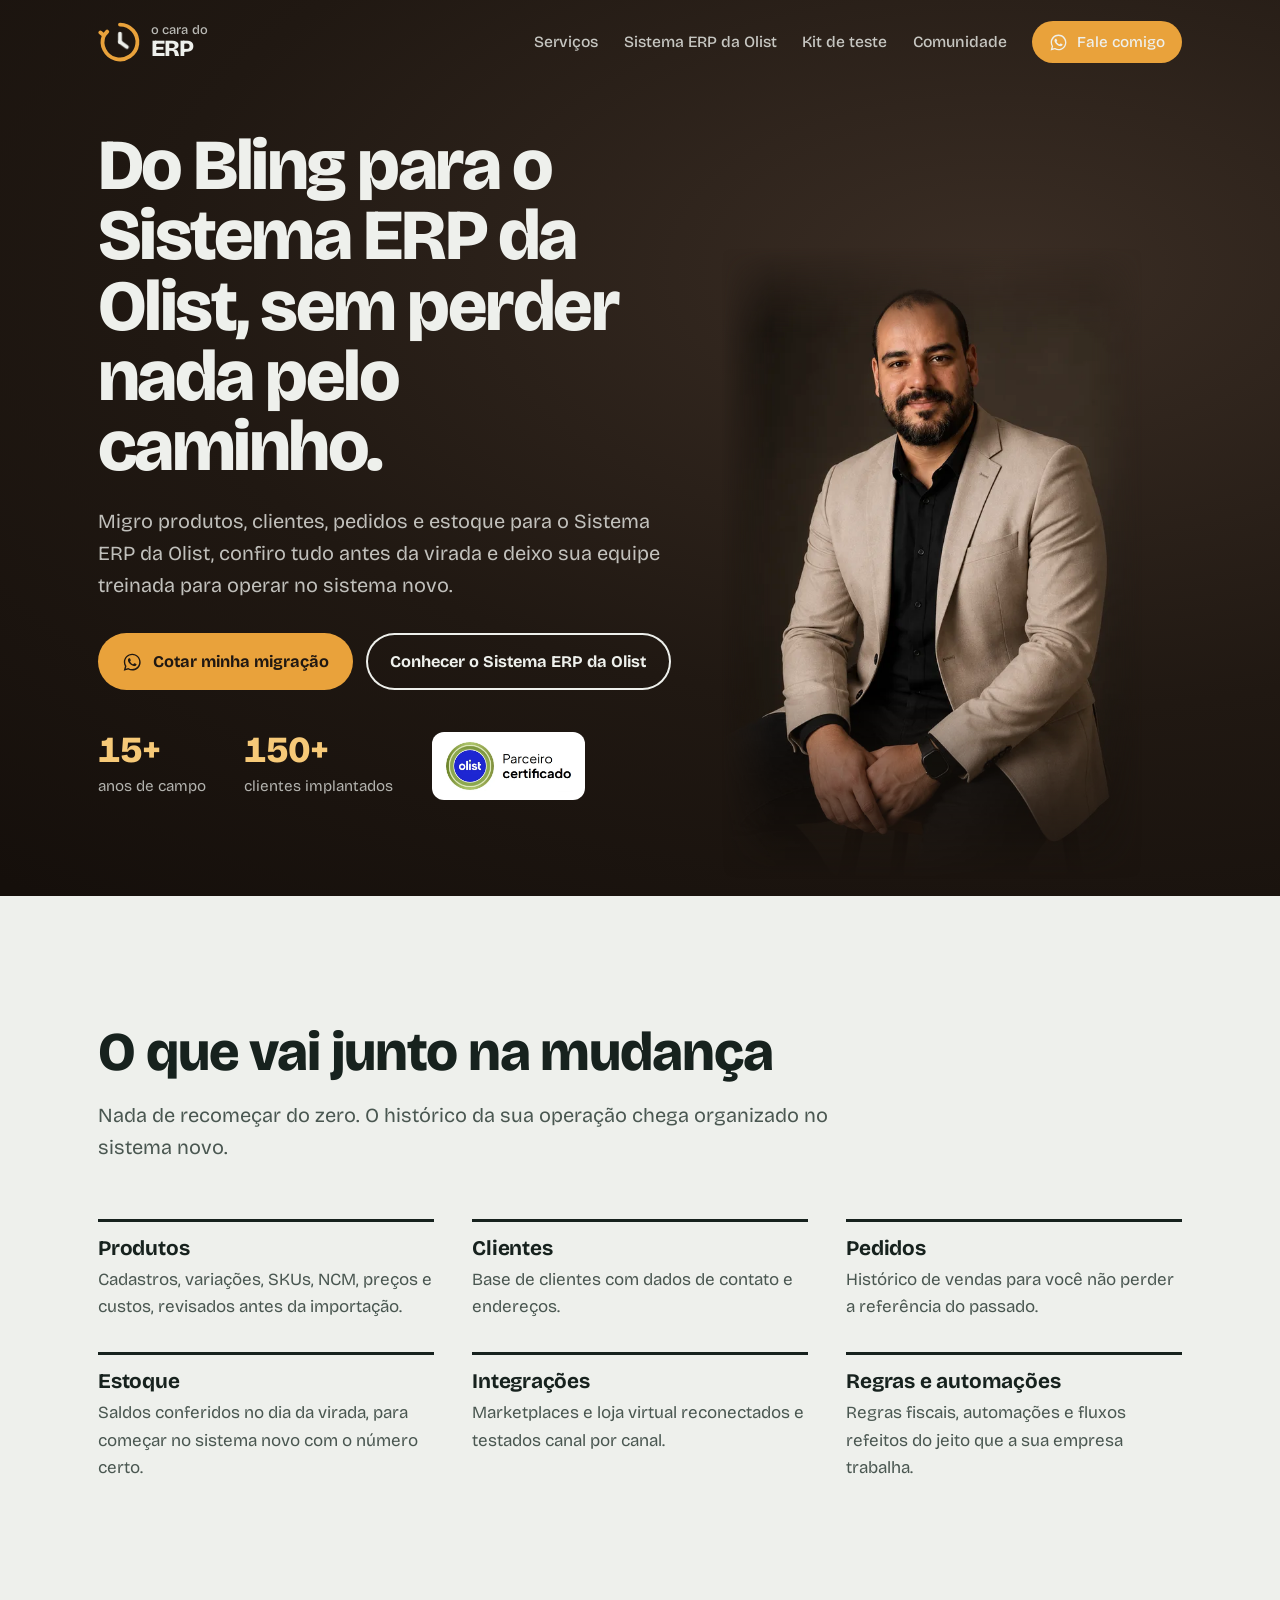
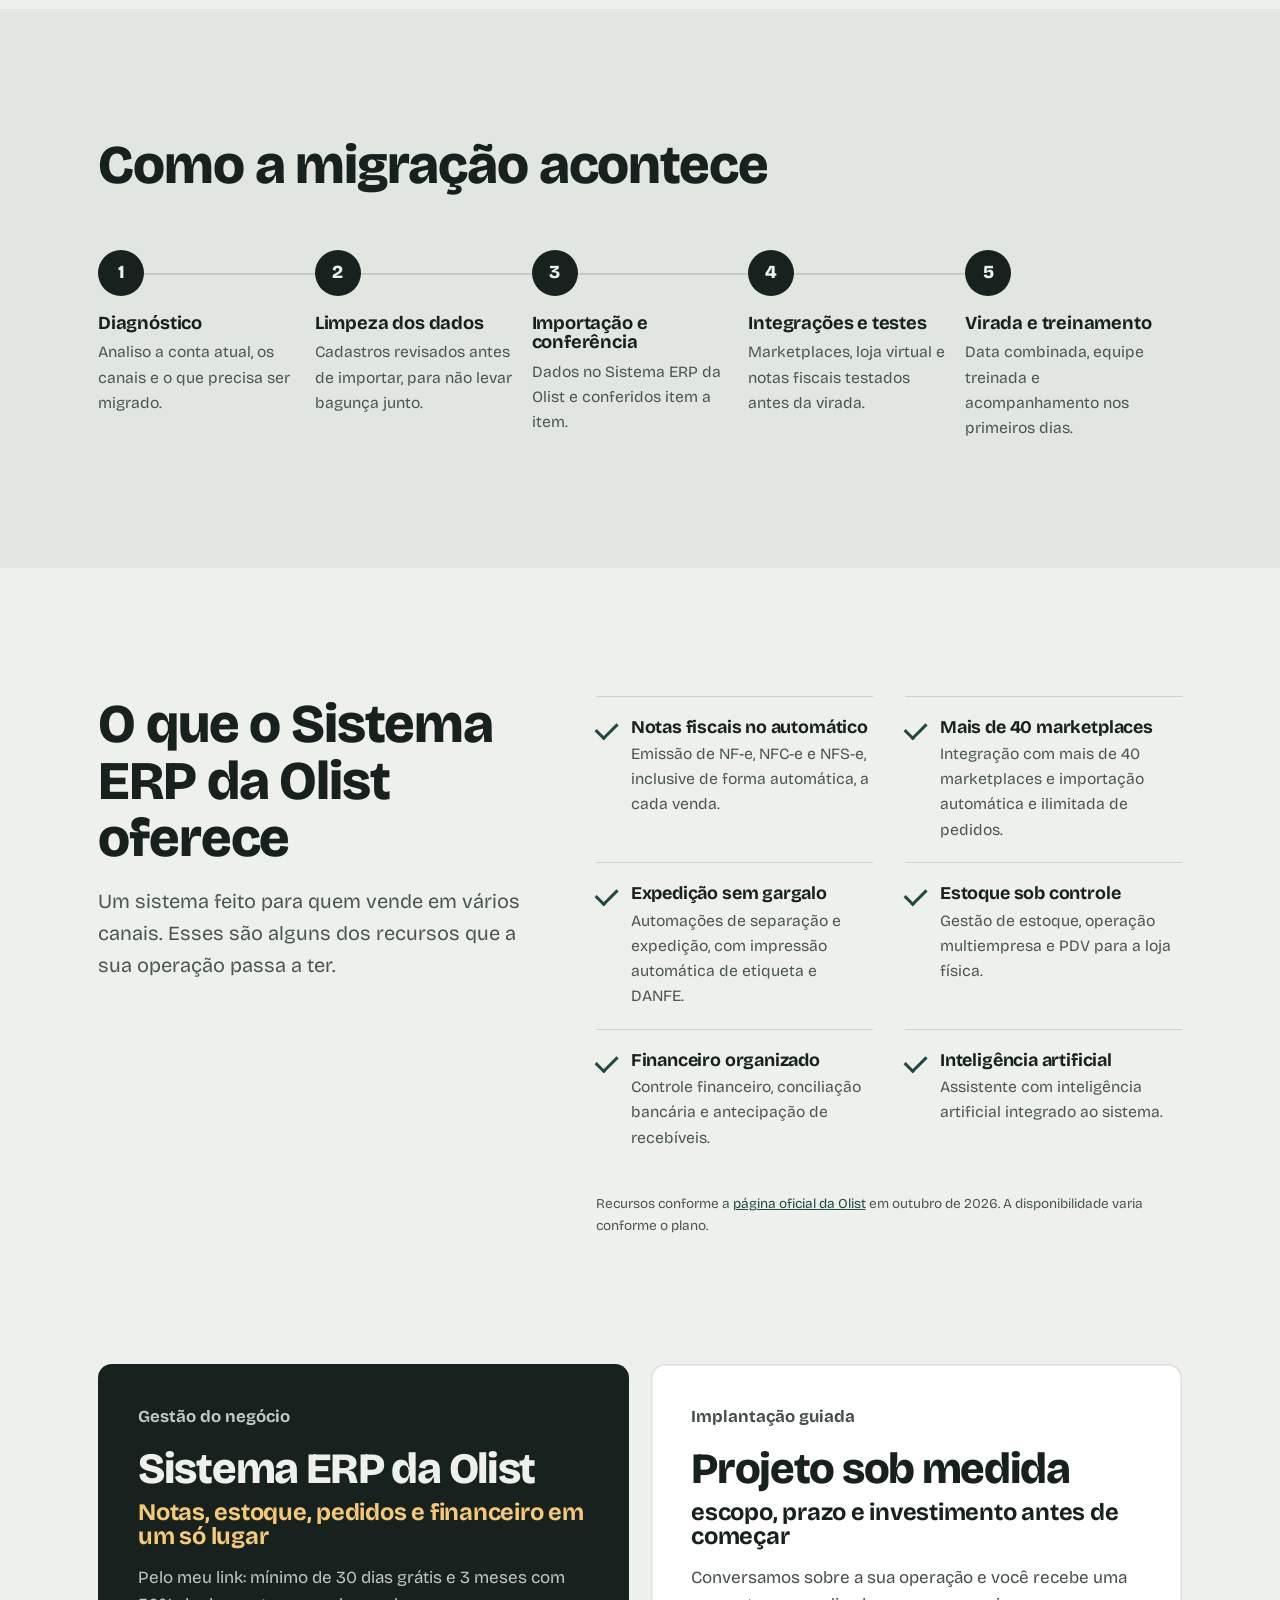
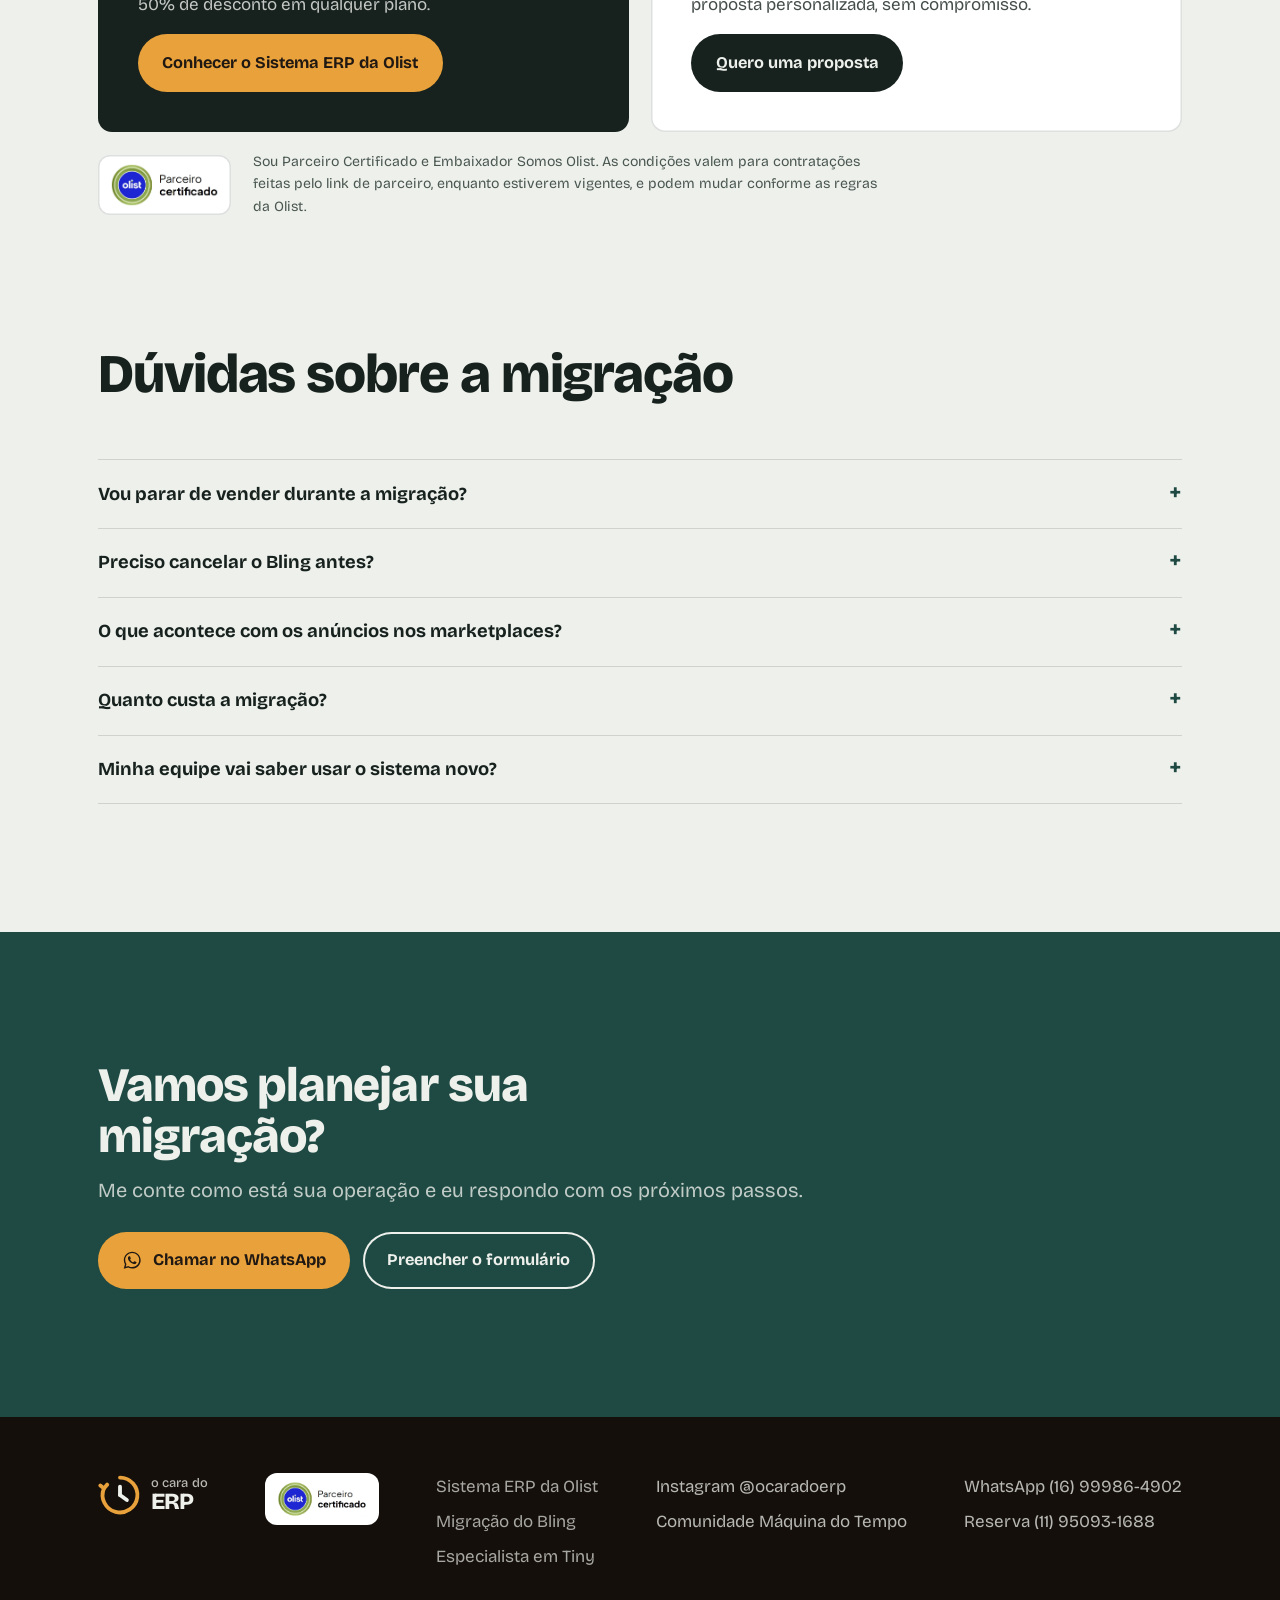
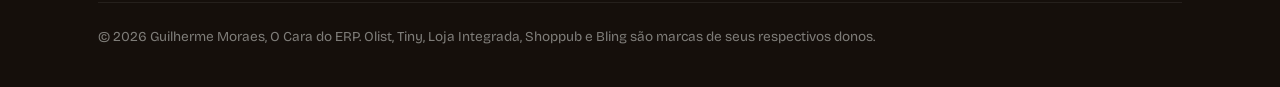
==== migracao-bling/index.html @ 2dd7c3ae "Add files via upload" ====
<!doctype html>
<html lang="pt-BR">
<head>
<!-- Google Tag Manager -->
<script>(function(w,d,s,l,i){w[l]=w[l]||[];w[l].push({'gtm.start':new Date().getTime(),event:'gtm.js'});var f=d.getElementsByTagName(s)[0],j=d.createElement(s),dl=l!='dataLayer'?'&l='+l:'';j.async=true;j.src='https://www.googletagmanager.com/gtm.js?id='+i+dl;f.parentNode.insertBefore(j,f);})(window,document,'script','dataLayer','GTM-TGPW44G4');</script>
<!-- End Google Tag Manager -->
<meta charset="utf-8">
<meta name="viewport" content="width=device-width, initial-scale=1">
<title>Migração do Bling para o Sistema ERP da Olist | O Cara do ERP</title>
<meta name="description" content="Migração do Bling para o Sistema ERP da Olist com Guilherme Moraes, O Cara do ERP: produtos, clientes, pedidos e estoque conferidos antes da virada, integrações refeitas e equipe treinada.">
<link rel="canonical" href="https://www.ocaradoerp.com.br/migracao-bling/">
<meta name="theme-color" content="#201812">
<meta property="og:type" content="website">
<meta property="og:locale" content="pt_BR">
<meta property="og:url" content="https://www.ocaradoerp.com.br/migracao-bling/">
<meta property="og:title" content="Migração do Bling para o Sistema ERP da Olist">
<meta property="og:description" content="Migração do Bling para o Sistema ERP da Olist com Guilherme Moraes, O Cara do ERP: produtos, clientes, pedidos e estoque conferidos antes da virada, integrações refeitas e equipe treinada.">
<meta property="og:image" content="https://www.ocaradoerp.com.br/assets/img/og-ocaradoerp.jpg">
<meta property="og:image:width" content="1200">
<meta property="og:image:height" content="630">
<meta name="twitter:card" content="summary_large_image">
<link rel="icon" href="/assets/img/favicon.svg" type="image/svg+xml">
<link rel="apple-touch-icon" href="/assets/img/apple-touch-icon.png">
<link rel="preconnect" href="https://fonts.googleapis.com">
<link rel="preconnect" href="https://fonts.gstatic.com" crossorigin>
<link href="https://fonts.googleapis.com/css2?family=Bricolage+Grotesque:opsz,wght@12..96,400;12..96,500;12..96,600;12..96,700;12..96,800&display=swap" rel="stylesheet">

<script type="application/ld+json">
{
  "@context": "https://schema.org",
  "@type": "ProfessionalService",
  "name": "O Cara do ERP",
  "url": "https://www.ocaradoerp.com.br/",
  "image": "https://www.ocaradoerp.com.br/assets/img/guilherme-moraes-1000.jpg",
  "telephone": "+55 16 99986-4902",
  "areaServed": "BR",
  "description": "Implantação, migração, parametrização, treinamento e gestão de processos em ERP, lojas virtuais e marketplaces.",
  "founder": {
    "@type": "Person",
    "name": "Guilherme Moraes",
    "jobTitle": "Especialista em implantação de ERP",
    "sameAs": ["https://www.instagram.com/ocaradoerp/"]
  },
  "sameAs": ["https://www.instagram.com/ocaradoerp/"]
}
</script>


<link rel="stylesheet" href="/assets/css/site.css">
<script type="application/ld+json">
{
 "@context": "https://schema.org",
 "@type": "FAQPage",
 "mainEntity": [
  {
   "@type": "Question",
   "name": "Vou parar de vender durante a migração?",
   "acceptedAnswer": {
    "@type": "Answer",
    "text": "A ideia é não parar. O Bling continua operando enquanto a Olist é preparada e conferida, e a virada é planejada com data e horário combinados."
   }
  },
  {
   "@type": "Question",
   "name": "Preciso cancelar o Bling antes?",
   "acceptedAnswer": {
    "@type": "Answer",
    "text": "Não. Mantenha o Bling ativo até a virada e a conferência final. Só depois disso faz sentido encerrar."
   }
  },
  {
   "@type": "Question",
   "name": "O que acontece com os anúncios nos marketplaces?",
   "acceptedAnswer": {
    "@type": "Answer",
    "text": "As integrações são refeitas no Sistema ERP da Olist e conferidas canal por canal antes de entrarem em produção."
   }
  },
  {
   "@type": "Question",
   "name": "Quanto custa a migração?",
   "acceptedAnswer": {
    "@type": "Answer",
    "text": "Cada migração é personalizada, porque depende do volume de dados e dos canais. Depois do diagnóstico você recebe escopo, prazo e investimento, sem compromisso."
   }
  },
  {
   "@type": "Question",
   "name": "Minha equipe vai saber usar o sistema novo?",
   "acceptedAnswer": {
    "@type": "Answer",
    "text": "Sim. O treinamento faz parte da migração, com roteiros práticos para cada função."
   }
  }
 ]
}
</script>
</head>
<body data-origem="bling">
<!-- Google Tag Manager (noscript) -->
<noscript><iframe src="https://www.googletagmanager.com/ns.html?id=GTM-TGPW44G4" height="0" width="0" style="display:none;visibility:hidden"></iframe></noscript>
<!-- End Google Tag Manager (noscript) -->

<!-- ícones reutilizáveis -->
<svg width="0" height="0" style="position:absolute" aria-hidden="true">
  <symbol id="i-zap" viewBox="0 0 24 24"><path fill="currentColor" d="M12.04 2C6.58 2 2.13 6.45 2.13 11.91c0 1.75.46 3.45 1.32 4.95L2.05 22l5.25-1.38c1.45.79 3.08 1.21 4.74 1.21 5.46 0 9.91-4.45 9.91-9.91C21.95 6.45 17.5 2 12.04 2Zm0 18.15c-1.48 0-2.93-.4-4.2-1.15l-.3-.18-3.12.82.83-3.04-.2-.31a8.2 8.2 0 0 1-1.26-4.38c0-4.54 3.7-8.24 8.25-8.24 4.54 0 8.24 3.7 8.24 8.24 0 4.55-3.7 8.24-8.24 8.24Zm4.52-6.17c-.25-.12-1.47-.72-1.69-.81-.23-.08-.39-.12-.56.13-.16.25-.64.81-.79.97-.14.17-.29.19-.54.06-.25-.12-1.05-.39-1.99-1.23-.74-.66-1.23-1.47-1.38-1.72-.14-.25-.02-.38.11-.51.11-.11.25-.29.37-.43.13-.15.17-.25.25-.42.08-.17.04-.31-.02-.43-.06-.13-.56-1.35-.77-1.84-.2-.48-.41-.42-.56-.43h-.48c-.17 0-.43.06-.66.31-.22.25-.86.85-.86 2.07 0 1.22.89 2.4 1.01 2.56.12.17 1.75 2.67 4.24 3.74.59.26 1.05.41 1.41.52.59.19 1.13.16 1.56.1.48-.07 1.47-.6 1.67-1.18.21-.58.21-1.07.14-1.18-.06-.1-.22-.16-.47-.28Z"/></symbol>
  <symbol id="i-insta" viewBox="0 0 24 24"><path fill="none" stroke="currentColor" stroke-width="1.8" d="M7 3h10a4 4 0 0 1 4 4v10a4 4 0 0 1-4 4H7a4 4 0 0 1-4-4V7a4 4 0 0 1 4-4Z"/><circle cx="12" cy="12" r="4" fill="none" stroke="currentColor" stroke-width="1.8"/><circle cx="17.3" cy="6.7" r="1.1" fill="currentColor"/></symbol>
  <symbol id="i-relogio" viewBox="0 0 48 48">
    <path d="M24 5a19 19 0 1 1-17.6 11.8" fill="none" stroke="currentColor" stroke-width="4.2" stroke-linecap="round"/>
    <path d="M2.6 13.6l3.8 3.2 3.6-4.1" fill="none" stroke="currentColor" stroke-width="4.2" stroke-linecap="round" stroke-linejoin="round"/>
  </symbol>
  <symbol id="i-topo" viewBox="0 0 24 24"><path d="M12 19V5M5.5 11.5 12 5l6.5 6.5" fill="none" stroke="currentColor" stroke-width="2.4" stroke-linecap="round" stroke-linejoin="round"/></symbol>
</svg>

<header class="topo">
  <div class="wrap">
    <a class="marca" href="/" aria-label="O Cara do ERP, início">
      <svg viewBox="0 0 48 48" aria-hidden="true"><use href="#i-relogio" color="#E9A23B"/><path class="ponteiro-h" d="M24 24V15" stroke="#EEF0EC" stroke-width="4.2" stroke-linecap="round"/><path class="ponteiro-m" d="M24 24l7.5 5.5" stroke="#EEF0EC" stroke-width="4.2" stroke-linecap="round"/></svg>
      <span><small>o cara do</small><b>ERP</b></span>
    </a>
    <nav aria-label="Principal">
      <a href="/#servicos">Serviços</a>
      <a href="/#por-que-olist">Sistema ERP da Olist</a>
      <a href="/#kit">Kit de teste</a>
      <a href="/#comunidade">Comunidade</a>
      <a class="btn btn-zap" href="https://wa.me/5516999864902" data-zap="topo"><svg aria-hidden="true"><use href="#i-zap"/></svg>Fale comigo</a>
    </nav>
  </div>
</header>

<main id="inicio">
  <section class="hero sub" style="padding:0">
    <div class="wrap">
      <div class="hero-texto">
        <h1>Do Bling para o Sistema ERP da Olist, sem perder nada pelo caminho.</h1>
        <p class="lead">Migro produtos, clientes, pedidos e estoque para o Sistema ERP da Olist, confiro tudo antes da virada e deixo sua equipe treinada para operar no sistema novo.</p>
        <div class="acoes">
          <a class="btn btn-zap" href="https://wa.me/5516999864902?text=Ol%C3%A1%2C%20Guilherme%21%20Quero%20migrar%20do%20Bling%20para%20o%20Sistema%20ERP%20da%20Olist." data-zap="bling-hero"><svg aria-hidden="true"><use href="#i-zap"/></svg>Cotar minha migração</a>
          <a class="btn btn-linha" href="#parceiros">Conhecer o Sistema ERP da Olist</a>
        </div>
        <div class="provas">
          <div><strong>15+</strong><span>anos de campo</span></div>
          <div><strong>150+</strong><span>clientes implantados</span></div>
          <div class="selo"><picture><source type="image/webp" srcset="/assets/img/selo-parceiro-certificado-olist.webp"><img src="/assets/img/selo-parceiro-certificado-olist.png" width="486" height="196" alt="Selo Olist Parceiro Certificado"></picture></div>
        </div>
      </div>
      <figure class="hero-foto">
        <picture>
          <source type="image/webp" srcset="/assets/img/guilherme-moraes-640.webp 640w, /assets/img/guilherme-moraes-1000.webp 1000w" sizes="(max-width:860px) 380px, 420px">
          <img src="/assets/img/guilherme-moraes-640.jpg" width="640" height="961" alt="Guilherme Moraes, o Cara do ERP" fetchpriority="high">
        </picture>
      </figure>
    </div>
  </section>

  <section aria-labelledby="t-junto">
    <div class="wrap">
      <div class="cab">
        <h2 id="t-junto">O que vai junto na mudança</h2>
        <p class="lead">Nada de recomeçar do zero. O histórico da sua operação chega organizado no sistema novo.</p>
      </div>
      <ul class="migra-lista">
        <li><h3>Produtos</h3><p>Cadastros, variações, SKUs, NCM, preços e custos, revisados antes da importação.</p></li>
        <li><h3>Clientes</h3><p>Base de clientes com dados de contato e endereços.</p></li>
        <li><h3>Pedidos</h3><p>Histórico de vendas para você não perder a referência do passado.</p></li>
        <li><h3>Estoque</h3><p>Saldos conferidos no dia da virada, para começar no sistema novo com o número certo.</p></li>
        <li><h3>Integrações</h3><p>Marketplaces e loja virtual reconectados e testados canal por canal.</p></li>
        <li><h3>Regras e automações</h3><p>Regras fiscais, automações e fluxos refeitos do jeito que a sua empresa trabalha.</p></li>
      </ul>
    </div>
  </section>

  <section class="processo" aria-labelledby="t-proc">
    <div class="wrap">
      <div class="cab"><h2 id="t-proc">Como a migração acontece</h2></div>
      <ol class="passos">
        <li><div><h3>Diagnóstico</h3><p>Analiso a conta atual, os canais e o que precisa ser migrado.</p></div></li>
        <li><div><h3>Limpeza dos dados</h3><p>Cadastros revisados antes de importar, para não levar bagunça junto.</p></div></li>
        <li><div><h3>Importação e conferência</h3><p>Dados no Sistema ERP da Olist e conferidos item a item.</p></div></li>
        <li><div><h3>Integrações e testes</h3><p>Marketplaces, loja virtual e notas fiscais testados antes da virada.</p></div></li>
        <li><div><h3>Virada e treinamento</h3><p>Data combinada, equipe treinada e acompanhamento nos primeiros dias.</p></div></li>
      </ol>
    </div>
  </section>

  <section class="olist-rec" aria-labelledby="t-olist">
    <div class="wrap">
      <div class="cab">
        <h2 id="t-olist">O que o Sistema ERP da Olist oferece</h2>
        <p class="lead">Um sistema feito para quem vende em vários canais. Esses são alguns dos recursos que a sua operação passa a ter.</p>
      </div>
      <div>
        <ul class="recursos">
        <li><h3>Notas fiscais no automático</h3><p>Emissão de NF-e, NFC-e e NFS-e, inclusive de forma automática, a cada venda.</p></li>
        <li><h3>Mais de 40 marketplaces</h3><p>Integração com mais de 40 marketplaces e importação automática e ilimitada de pedidos.</p></li>
        <li><h3>Expedição sem gargalo</h3><p>Automações de separação e expedição, com impressão automática de etiqueta e DANFE.</p></li>
        <li><h3>Estoque sob controle</h3><p>Gestão de estoque, operação multiempresa e PDV para a loja física.</p></li>
        <li><h3>Financeiro organizado</h3><p>Controle financeiro, conciliação bancária e antecipação de recebíveis.</p></li>
        <li><h3>Inteligência artificial</h3><p>Assistente com inteligência artificial integrado ao sistema.</p></li>
        </ul>
        <p class="fonte">Recursos conforme a <a href="https://olist.com/lp/sistema-de-gestao?parceiro=OCARADOERP&amp;utm_source=site&amp;utm_campaign=OCARADOERP-affiliate-site&amp;utm_medium=affiliate&amp;utm_content=&amp;utm_term=&amp;cupom=OCARADOERP" target="_blank" rel="noopener sponsored" data-parceiro="olist-fonte">página oficial da Olist</a> em outubro de 2026. A disponibilidade varia conforme o plano.</p>
      </div>
    </div>
  </section>

  <section class="parceiros" id="parceiros" aria-labelledby="t-parc" style="padding-top:0">
    <div class="wrap">
      <div class="grade">
        <article class="cupom olist">
          <span class="quem">Gestão do negócio</span>
          <p class="oferta">Sistema ERP da Olist<small>Notas, estoque, pedidos e financeiro em um só lugar</small></p>
          <p>Pelo meu link: mínimo de 30 dias grátis e 3 meses com 50% de desconto em qualquer plano.</p>
          <a class="btn btn-zap" href="https://olist.com/lp/sistema-de-gestao?parceiro=OCARADOERP&amp;utm_source=site&amp;utm_campaign=OCARADOERP-affiliate-site&amp;utm_medium=affiliate&amp;utm_content=&amp;utm_term=&amp;cupom=OCARADOERP" target="_blank" rel="noopener sponsored" data-parceiro="olist-bling">Conhecer o Sistema ERP da Olist</a>
        </article>
        <article class="cupom li">
          <span class="quem">Implantação guiada</span>
          <p class="oferta">Projeto sob medida<small>escopo, prazo e investimento antes de começar</small></p>
          <p>Conversamos sobre a sua operação e você recebe uma proposta personalizada, sem compromisso.</p>
          <a class="btn btn-escuro" href="#contato">Quero uma proposta</a>
        </article>
      </div>
      <div class="aviso-selo"><span class="selo"><picture><source type="image/webp" srcset="/assets/img/selo-parceiro-certificado-olist.webp"><img src="/assets/img/selo-parceiro-certificado-olist.png" width="486" height="196" alt="Selo Olist Parceiro Certificado" loading="lazy"></picture></span><p class="aviso">Sou Parceiro Certificado e Embaixador Somos Olist. As condições valem para contratações feitas pelo link de parceiro, enquanto estiverem vigentes, e podem mudar conforme as regras da Olist.</p></div>
    </div>
  </section>

  <section class="faq" aria-labelledby="t-faq">
    <div class="wrap">
      <div class="cab"><h2 id="t-faq">Dúvidas sobre a migração</h2></div>
      <details><summary>Vou parar de vender durante a migração?</summary><p>A ideia é não parar. O Bling continua operando enquanto a Olist é preparada e conferida, e a virada é planejada com data e horário combinados.</p></details>
      <details><summary>Preciso cancelar o Bling antes?</summary><p>Não. Mantenha o Bling ativo até a virada e a conferência final. Só depois disso faz sentido encerrar.</p></details>
      <details><summary>O que acontece com os anúncios nos marketplaces?</summary><p>As integrações são refeitas no Sistema ERP da Olist e conferidas canal por canal antes de entrarem em produção.</p></details>
      <details><summary>Quanto custa a migração?</summary><p>Cada migração é personalizada, porque depende do volume de dados e dos canais. Depois do diagnóstico você recebe escopo, prazo e investimento, sem compromisso.</p></details>
      <details><summary>Minha equipe vai saber usar o sistema novo?</summary><p>Sim. O treinamento faz parte da migração, com roteiros práticos para cada função.</p></details>
    </div>
  </section>

  <section class="cta-final" id="contato" aria-labelledby="t-cta">
    <div class="wrap">
      <div>
        <h2 id="t-cta">Vamos planejar sua migração?</h2>
        <p class="lead">Me conte como está sua operação e eu respondo com os próximos passos.</p>
      </div>
      <div class="acoes">
        <a class="btn btn-zap" href="https://wa.me/5516999864902?text=Ol%C3%A1%2C%20Guilherme%21%20Quero%20migrar%20do%20Bling%20para%20o%20Sistema%20ERP%20da%20Olist." data-zap="bling-final"><svg aria-hidden="true"><use href="#i-zap"/></svg>Chamar no WhatsApp</a>
        <a class="btn btn-linha" href="/#cotacao">Preencher o formulário</a>
      </div>
    </div>
  </section>

</main>

<footer>
  <div class="wrap">
    <a class="marca" href="/" aria-label="O Cara do ERP, página inicial">
      <svg viewBox="0 0 48 48" aria-hidden="true"><use href="#i-relogio" color="#E9A23B"/><path d="M24 24V15" stroke="#EEF0EC" stroke-width="4.2" stroke-linecap="round"/><path d="M24 24l7.5 5.5" stroke="#EEF0EC" stroke-width="4.2" stroke-linecap="round"/></svg>
      <span><small>o cara do</small><b>ERP</b></span>
    </a>
    <span class="selo selo-rodape"><picture><source type="image/webp" srcset="/assets/img/selo-parceiro-certificado-olist.webp"><img src="/assets/img/selo-parceiro-certificado-olist.png" width="486" height="196" alt="Selo Olist Parceiro Certificado" loading="lazy"></picture></span>
    <ul class="links-int">
      <li><a href="/#por-que-olist">Sistema ERP da Olist</a></li>
      <li><a href="/migracao-bling/">Migração do Bling</a></li>
      <li><a href="/tiny/">Especialista em Tiny</a></li>
    </ul>
    <ul>
      <li><a href="https://www.instagram.com/ocaradoerp/" target="_blank" rel="noopener" data-insta>Instagram @ocaradoerp</a></li>
      <li><a href="https://chat.whatsapp.com/HYjwi8RYD5YH8qgoTvv7V4" target="_blank" rel="noopener" data-comunidade>Comunidade Máquina do Tempo</a></li>
    </ul>
    <ul>
      <li><a href="https://wa.me/5516999864902" data-zap="rodape">WhatsApp (16) 99986-4902</a></li>
      <li><a href="https://wa.me/5511950931688" data-zap="rodape-reserva">Reserva (11) 95093-1688</a></li>
    </ul>
    <p class="rodape-fim">© <span id="ano">2026</span> Guilherme Moraes, O Cara do ERP. Olist, Tiny, Loja Integrada, Shoppub e Bling são marcas de seus respectivos donos.</p>
  </div>
</footer>

<a class="flutuante" href="https://wa.me/5516999864902" aria-label="Falar no WhatsApp" data-zap="flutuante"><svg aria-hidden="true"><use href="#i-zap"/></svg></a>
<button class="topo-btn" type="button" aria-label="Voltar ao topo"><svg aria-hidden="true"><use href="#i-topo"/></svg></button>

<script src="/assets/js/config.js"></script>
<script src="/assets/js/site.js" defer></script>
</body>
</html>
---- assets/css/site.css ----
:root{
  --cafe:#201812;
  --cafe-2:#2c221b;
  --papel:#EEF0EC;
  --papel-2:#E2E6E1;
  --tinta:#17221E;
  --tinta-2:#4A5751;
  --petroleo:#1F4A43;
  --petroleo-2:#173A35;
  --ambar:#E9A23B;
  --ambar-claro:#F6C978;
  --linha:rgba(23,34,30,.14);
  --raio-s:6px;
  --raio-m:14px;
  --gutter:clamp(16px,4vw,48px);
  --largura:1180px;
}
*{box-sizing:border-box}
html{scroll-behavior:smooth;-webkit-text-size-adjust:100%}
@media (prefers-reduced-motion:reduce){html{scroll-behavior:auto}*{animation:none!important;transition:none!important}}
body{margin:0;background:var(--papel);color:var(--tinta);font-family:"Bricolage Grotesque",system-ui,sans-serif;font-size:1.0625rem;line-height:1.6;font-optical-sizing:auto;overflow-x:hidden}
img{max-width:100%;display:block}
a{color:inherit}
:focus-visible{outline:3px solid var(--ambar);outline-offset:3px;border-radius:4px}
.wrap{max-width:var(--largura);margin:0 auto;padding:0 var(--gutter)}
h1,h2,h3{line-height:1.05;margin:0;font-weight:700;letter-spacing:-.02em}
h2{font-size:clamp(2rem,4.6vw,3.4rem);font-weight:800}
h3{font-size:1.3rem;letter-spacing:-.01em}
p{margin:0}
.lead{font-size:clamp(1.1rem,1.6vw,1.25rem);color:var(--tinta-2);max-width:60ch}

/* botões */
.btn{display:inline-flex;align-items:center;gap:.6em;font:inherit;font-weight:700;font-size:1.02rem;text-decoration:none;border:0;border-radius:999px;padding:.95em 1.5em;cursor:pointer;white-space:nowrap;transition:transform .15s ease,background-color .15s ease}
.btn:active{transform:translateY(1px)}
.btn svg{width:1.25em;height:1.25em;flex:none}
.btn-zap{background:var(--ambar);color:var(--cafe)}
.btn-zap:hover{background:var(--ambar-claro)}
.btn-linha{background:transparent;color:inherit;box-shadow:inset 0 0 0 2px currentColor}
.btn-linha:hover{background:rgba(255,255,255,.08)}
.btn-escuro{background:var(--tinta);color:var(--papel)}
.btn-escuro:hover{background:var(--petroleo)}

/* topo */
.topo{position:absolute;inset:0 0 auto 0;z-index:5}
.topo .wrap{display:flex;align-items:center;justify-content:space-between;height:84px}
.marca{display:flex;align-items:center;gap:.55rem;text-decoration:none;color:var(--papel)}
.marca svg{width:44px;height:44px;flex:none}
.marca span{display:flex;flex-direction:column;line-height:1}
.marca small{font-size:.8rem;font-weight:500;opacity:.75;letter-spacing:.01em}
.marca b{font-size:1.45rem;font-weight:800;letter-spacing:-.03em}
.topo nav{display:flex;gap:1.6rem;align-items:center}
.topo nav a{color:var(--papel);text-decoration:none;font-weight:500;opacity:.8;font-size:.98rem}
.topo nav a:hover{opacity:1}
.topo nav a.btn{opacity:1}
.topo .btn{padding:.6em 1.1em;font-size:.95rem}
@media (max-width:860px){.topo nav a:not(.btn){display:none}}

/* hero */
.hero{background:radial-gradient(120% 90% at 78% 30%,#3a2d24 0%,var(--cafe) 55%,#150f0b 100%);color:var(--papel);position:relative;overflow:hidden}
.hero .wrap{display:grid;grid-template-columns:1.1fr .9fr;align-items:end;gap:2rem;min-height:min(100svh,880px);padding-top:110px}
.hero-texto{padding-bottom:clamp(48px,8vw,96px);align-self:center}
.hero .origem{display:inline-block;background:rgba(233,162,59,.14);color:var(--ambar-claro);border:1px solid rgba(233,162,59,.35);padding:.35em .9em;border-radius:999px;font-weight:600;font-size:.95rem;margin-bottom:1.4rem}
.hero .origem[hidden]{display:none}
.hero h1{font-size:clamp(2.6rem,6.4vw,5.4rem);font-weight:800;letter-spacing:-.035em;line-height:.98;max-width:13ch}
.hero h1 .relogio{display:inline-block;width:.78em;height:.78em;vertical-align:-.04em;margin:0 .02em}
.hero .lead{color:rgba(238,240,236,.78);margin-top:1.5rem;max-width:46ch}
.hero .acoes{display:flex;flex-wrap:wrap;gap:.8rem;margin-top:2rem}
.provas{display:flex;gap:2.4rem;margin-top:2.6rem;flex-wrap:wrap}
.provas div{display:flex;flex-direction:column}
.provas strong{font-size:2.3rem;font-weight:800;letter-spacing:-.03em;line-height:1;color:var(--ambar-claro);font-variant-numeric:tabular-nums}
.provas span{font-size:.95rem;opacity:.72;margin-top:.3rem}
.hero-foto{align-self:end;position:relative;justify-self:end;width:100%;max-width:520px}
.hero-foto img{width:100%;height:auto;-webkit-mask-image:linear-gradient(to bottom,transparent 0,#000 14%,#000 70%,transparent 100%),linear-gradient(to right,transparent 0,#000 12%,#000 88%,transparent 100%);-webkit-mask-composite:source-in;mask-image:linear-gradient(to bottom,transparent 0,#000 14%,#000 70%,transparent 100%),linear-gradient(to right,transparent 0,#000 12%,#000 88%,transparent 100%);mask-composite:intersect}
.hero-foto figcaption{position:absolute;left:8%;bottom:9%;background:var(--papel);color:var(--tinta);padding:.7em 1em;border-radius:var(--raio-m);font-size:.92rem;line-height:1.3;max-width:15rem;box-shadow:0 18px 40px -18px rgba(0,0,0,.6)}
.hero-foto figcaption b{display:block;font-size:1.05rem}
@media (max-width:860px){
  .hero .wrap{grid-template-columns:1fr;min-height:0;padding-top:100px;gap:0}
  .hero-texto{padding-bottom:1rem}
  .hero-foto{justify-self:center;max-width:380px;margin-top:1rem}
  .hero-foto figcaption{left:0;bottom:12%}
}

/* animação de entrada única: ponteiros do relógio voltando no tempo */
.ponteiro-m{transform-origin:24px 24px;animation:volta 1.6s cubic-bezier(.3,.7,.2,1) .2s both}
.ponteiro-h{transform-origin:24px 24px;animation:volta-h 1.6s cubic-bezier(.3,.7,.2,1) .2s both}
@keyframes volta{from{transform:rotate(720deg)}to{transform:rotate(0)}}
@keyframes volta-h{from{transform:rotate(60deg)}to{transform:rotate(0)}}

/* seções */
section{padding:clamp(72px,10vw,128px) 0}
.cab{display:grid;gap:1.1rem;margin-bottom:clamp(36px,5vw,56px);max-width:760px}

/* manifesto */
.manifesto{padding-bottom:0}
.manifesto p.grande{font-size:clamp(1.5rem,3.2vw,2.35rem);line-height:1.22;font-weight:600;letter-spacing:-.015em;max-width:28ch}
.manifesto p.grande em{font-style:normal;color:var(--petroleo);background:linear-gradient(transparent 62%,rgba(233,162,59,.45) 62%)}
.manifesto .colunas{display:grid;grid-template-columns:1fr 1fr;gap:clamp(24px,5vw,72px);align-items:start}
.manifesto .colunas .lead{margin-top:.4rem}
.manifesto .colunas .lead + .lead{margin-top:1rem}
@media (max-width:860px){.manifesto .colunas{grid-template-columns:1fr}}

/* calculadora */
.calc{background:var(--petroleo);color:var(--papel);border-radius:28px;margin:clamp(56px,8vw,96px) var(--gutter) 0;padding:clamp(32px,5vw,64px);max-width:calc(var(--largura) - 2*var(--gutter));display:grid;grid-template-columns:1fr 1fr;gap:clamp(28px,5vw,64px);align-items:center}
@media (min-width:1180px){.calc{margin-left:auto;margin-right:auto}}
.calc h2{font-size:clamp(1.8rem,3.4vw,2.6rem)}
.calc .lead{color:rgba(238,240,236,.78);margin-top:1rem}
.campo-faixa{margin-top:1.6rem}
.campo-faixa label{display:flex;justify-content:space-between;font-weight:600;margin-bottom:.5rem;gap:1rem}
.campo-faixa output{font-variant-numeric:tabular-nums;color:var(--ambar-claro);font-weight:800;white-space:nowrap}
input[type=range]{width:100%;accent-color:var(--ambar);height:28px;cursor:pointer}
.resultado{background:var(--petroleo-2);border-radius:20px;padding:clamp(24px,4vw,40px);text-align:left}
.resultado .num{font-size:clamp(3.6rem,9vw,6.4rem);font-weight:800;letter-spacing:-.045em;line-height:.9;color:var(--ambar);font-variant-numeric:tabular-nums}
.resultado .unid{font-size:1.25rem;font-weight:600;margin-top:.4rem}
.resultado p{color:rgba(238,240,236,.75);margin-top:1rem;max-width:36ch}
.resultado .btn{margin-top:1.6rem}
@media (max-width:860px){.calc{grid-template-columns:1fr;border-radius:20px}}

/* serviços */
.servicos ul{list-style:none;margin:0;padding:0;border-top:1px solid var(--linha)}
.servicos li{display:grid;grid-template-columns:minmax(180px,.8fr) 1.6fr;gap:1.5rem;padding:1.6rem 0;border-bottom:1px solid var(--linha);align-items:baseline}
.servicos li h3{font-size:clamp(1.3rem,2.2vw,1.65rem)}
.servicos li p{color:var(--tinta-2);max-width:58ch}
@media (max-width:640px){.servicos li{grid-template-columns:1fr;gap:.4rem}}
.formatos{display:flex;flex-wrap:wrap;gap:.6rem;margin-top:2rem}
.formatos span{background:var(--papel-2);border-radius:999px;padding:.45em 1em;font-weight:600;font-size:.95rem}

/* processo (sequência real) */
.processo{background:var(--papel-2)}
.passos{list-style:none;margin:0;padding:0;display:grid;grid-template-columns:repeat(5,1fr);gap:0;counter-reset:passo;position:relative}
.passos li{counter-increment:passo;padding:0 1.2rem 0 0;position:relative}
.passos li::before{content:counter(passo);display:grid;place-items:center;width:46px;height:46px;border-radius:50%;background:var(--tinta);color:var(--papel);font-weight:800;font-size:1.15rem;margin-bottom:1.1rem;position:relative;z-index:1}
.passos li::after{content:"";position:absolute;top:23px;left:46px;right:0;height:2px;background:var(--linha)}
.passos li:last-child::after{display:none}
.passos h3{font-size:1.15rem;margin-bottom:.4rem}
.passos p{color:var(--tinta-2);font-size:.98rem}
@media (max-width:900px){
  .passos{grid-template-columns:1fr;gap:1.6rem}
  .passos li{display:grid;grid-template-columns:46px 1fr;column-gap:1rem;padding:0}
  .passos li::before{margin:0;grid-row:span 2}
  .passos li::after{top:46px;left:22px;width:2px;height:calc(100% - 46px + 1.6rem);right:auto}
}

/* parceiros */
.parceiros .grade{display:grid;grid-template-columns:1fr 1fr;gap:1.4rem}
.cupom{position:relative;border-radius:var(--raio-m);padding:clamp(26px,3.5vw,40px);display:flex;flex-direction:column;gap:1rem;overflow:hidden}
.cupom.olist{background:var(--tinta);color:var(--papel)}
.cupom.li{background:#fff;color:var(--tinta);box-shadow:inset 0 0 0 1.5px var(--linha)}
.cupom .quem{font-weight:700;font-size:1.05rem;opacity:.8}
.cupom .oferta{font-size:clamp(1.9rem,3.6vw,2.7rem);font-weight:800;letter-spacing:-.03em;line-height:1.02}
.cupom.olist .oferta small{color:var(--ambar-claro)}
.cupom .oferta small{display:block;font-size:.55em;font-weight:700;letter-spacing:-.01em;margin-top:.35em}
.cupom p:not(.oferta){opacity:.8;max-width:44ch}
.cupom .btn{align-self:flex-start;margin-top:auto}
.parceiro-extra{margin-top:1.4rem;border-radius:var(--raio-m);background:var(--papel-2);padding:clamp(22px,3vw,32px) clamp(26px,3.5vw,40px);display:flex;gap:1.5rem 2.5rem;align-items:center;justify-content:space-between;flex-wrap:wrap}
.parceiro-extra .quem{font-weight:700;opacity:.8;display:block;margin-bottom:.4rem}
.parceiro-extra p{color:var(--tinta-2);max-width:70ch}
.aviso{font-size:.88rem;color:var(--tinta-2);margin-top:1.2rem;max-width:70ch}
@media (max-width:860px){.parceiros .grade{grid-template-columns:1fr}}

/* kit */
.kit .grade{display:grid;grid-template-columns:1fr 1.2fr;gap:clamp(24px,5vw,72px);align-items:start}
.arquivos{display:grid;gap:.8rem}
.arquivo{display:grid;grid-template-columns:56px 1fr auto;align-items:center;gap:1rem;background:#fff;border-radius:var(--raio-m);padding:1rem 1.2rem;text-decoration:none;box-shadow:inset 0 0 0 1.5px var(--linha);transition:box-shadow .15s}
.arquivo:hover{box-shadow:inset 0 0 0 2px var(--petroleo)}
.arquivo .ico{width:56px;height:56px;border-radius:10px;background:var(--petroleo);color:var(--papel);display:grid;place-items:center;font-weight:800;font-size:1.25rem;font-variant-numeric:tabular-nums;line-height:1}
.arquivo b{display:block;font-size:1.1rem}
.arquivo small{color:var(--tinta-2);font-size:.92rem}
.arquivo .baixar{font-weight:700;color:var(--petroleo);font-size:.95rem}
@media (max-width:860px){.kit .grade{grid-template-columns:1fr}}
@media (max-width:420px){.arquivo{grid-template-columns:48px 1fr}.arquivo .ico{width:48px;height:48px;font-size:1.05rem}.arquivo .baixar{grid-column:2}}

/* comunidade */
.comunidade{background:var(--cafe);color:var(--papel)}
.comunidade .wrap{display:grid;grid-template-columns:auto 1fr auto;gap:clamp(24px,4vw,56px);align-items:center}
.comunidade svg.grande{width:clamp(90px,12vw,150px);height:auto}
.comunidade h2{font-size:clamp(1.8rem,3.6vw,2.8rem)}
.comunidade .lead{color:rgba(238,240,236,.75);margin-top:.8rem}
@media (max-width:860px){.comunidade .wrap{grid-template-columns:1fr}}

/* cotação */
.cotacao .grade{display:grid;grid-template-columns:.9fr 1.1fr;gap:clamp(28px,5vw,80px);align-items:start}
.cotacao .contatos{margin-top:2rem;display:grid;gap:.8rem}
.cotacao .contatos a{display:flex;gap:.7rem;align-items:center;text-decoration:none;font-weight:600}
.cotacao .contatos svg{width:22px;height:22px;color:var(--petroleo)}
form{background:#fff;border-radius:20px;padding:clamp(22px,3.5vw,40px);box-shadow:inset 0 0 0 1.5px var(--linha);display:grid;grid-template-columns:1fr 1fr;gap:1.1rem 1rem}
form .cheio{grid-column:1/-1}
form label,form legend{font-weight:600;font-size:.95rem;display:block;margin-bottom:.35rem}
form input[type=text],form select,form textarea{width:100%;font:inherit;font-size:1rem;padding:.75em .9em;border-radius:var(--raio-s);border:1.5px solid var(--linha);background:var(--papel);color:var(--tinta)}
form input:focus,form select:focus,form textarea:focus{outline:none;border-color:var(--petroleo);box-shadow:0 0 0 3px rgba(31,74,67,.18)}
form textarea{min-height:96px;resize:vertical}
fieldset{border:0;margin:0;padding:0}
.opcoes{display:flex;flex-wrap:wrap;gap:.5rem}
.opcoes label{margin:0;font-weight:500;display:inline-flex;align-items:center;gap:.4rem;background:var(--papel);border-radius:999px;padding:.45em .9em;cursor:pointer;border:1.5px solid transparent}
.opcoes input{accent-color:var(--petroleo)}
.opcoes label:has(input:checked){border-color:var(--petroleo);background:#fff}
form .btn{justify-self:start}
form .nota{font-size:.88rem;color:var(--tinta-2);align-self:center}
.erro{color:#a1301e;font-size:.9rem;font-weight:600;grid-column:1/-1}
.erro[hidden]{display:none}
@media (max-width:860px){.cotacao .grade{grid-template-columns:1fr}}
@media (max-width:560px){form{grid-template-columns:1fr}}

/* faq */
.faq{padding-top:0}
.faq details{border-bottom:1px solid var(--linha);padding:1.2rem 0}
.faq details:first-of-type{border-top:1px solid var(--linha)}
.faq summary{cursor:pointer;font-weight:700;font-size:1.15rem;list-style:none;display:flex;justify-content:space-between;gap:1rem}
.faq summary::-webkit-details-marker{display:none}
.faq summary::after{content:"+";font-size:1.5rem;line-height:1;color:var(--petroleo);transition:transform .2s}
.faq details[open] summary::after{transform:rotate(45deg)}
.faq details p{color:var(--tinta-2);margin-top:.7rem;max-width:68ch}

/* rodapé */
footer{background:#150f0b;color:rgba(238,240,236,.75);padding:56px 0 calc(40px + env(safe-area-inset-bottom))}
footer .wrap{display:flex;flex-wrap:wrap;gap:2rem;justify-content:space-between;align-items:flex-start}
footer a{text-decoration:none}
footer a:hover{color:var(--ambar-claro)}
footer ul{list-style:none;margin:0;padding:0;display:grid;gap:.5rem}
footer .marca{color:var(--papel)}
footer .rodape-fim{width:100%;font-size:.85rem;opacity:.65;border-top:1px solid rgba(238,240,236,.12);padding-top:1.4rem}

/* botão flutuante (celular) */
.flutuante{position:fixed;right:16px;bottom:calc(16px + env(safe-area-inset-bottom));z-index:20;width:58px;height:58px;border-radius:50%;background:#25D366;color:#fff;display:none;place-items:center;box-shadow:0 10px 30px -8px rgba(0,0,0,.45)}
.flutuante svg{width:30px;height:30px}
@media (max-width:860px){.flutuante{display:grid}}

/* ---------- v2 ---------- */
/* por que olist */
.olist-rec .wrap{display:grid;grid-template-columns:.85fr 1.15fr;gap:clamp(28px,5vw,80px);align-items:start}
.olist-rec .cab{margin:0;position:sticky;top:32px}
.olist-rec .cab .btn{justify-self:start;margin-top:.6rem}
.recursos{list-style:none;margin:0;padding:0;display:grid;grid-template-columns:1fr 1fr;gap:0 2rem}
.recursos li{padding:1.3rem 0 1.3rem 2.2rem;border-top:1px solid var(--linha);position:relative}
.recursos li::before{content:"";position:absolute;left:0;top:1.55rem;width:1.1rem;height:.6rem;border-left:3px solid var(--petroleo);border-bottom:3px solid var(--petroleo);transform:rotate(-45deg)}
.recursos h3{font-size:1.12rem;margin-bottom:.3rem}
.recursos p{color:var(--tinta-2);font-size:.98rem}
.fonte{font-size:.85rem;color:var(--tinta-2);margin-top:1.4rem}
.fonte a{color:var(--petroleo)}
@media (max-width:860px){.olist-rec .wrap{grid-template-columns:1fr}.olist-rec .cab{position:static}}
@media (max-width:560px){.recursos{grid-template-columns:1fr}}

/* páginas internas */
.hero.sub .wrap{min-height:0;padding-top:130px}
.hero.sub .hero-texto{padding-bottom:clamp(56px,8vw,96px)}
.hero.sub .hero-foto{max-width:420px}
.hero.sub h1{max-width:14ch;font-size:clamp(2.4rem,5.6vw,4.6rem)}
.migra-lista{list-style:none;margin:0;padding:0;display:grid;grid-template-columns:repeat(3,1fr);gap:2rem 2.4rem}
.migra-lista li{border-top:3px solid var(--tinta);padding-top:1rem}
.migra-lista h3{margin-bottom:.4rem}
.migra-lista p{color:var(--tinta-2)}
@media (max-width:860px){.migra-lista{grid-template-columns:1fr 1fr}}
@media (max-width:560px){.migra-lista{grid-template-columns:1fr}}
.caminhos{display:grid;grid-template-columns:1fr 1fr;gap:1.4rem}
.caminho{border-radius:var(--raio-m);padding:clamp(26px,3.5vw,40px);display:flex;flex-direction:column;gap:1rem}
.caminho.a{background:var(--tinta);color:var(--papel)}
.caminho.b{background:#fff;box-shadow:inset 0 0 0 1.5px var(--linha)}
.caminho h3{font-size:clamp(1.5rem,2.6vw,2rem);font-weight:800;letter-spacing:-.02em}
.caminho ul{margin:0;padding-left:1.1rem;display:grid;gap:.4rem}
.caminho.a ul{color:rgba(238,240,236,.8)}
.caminho.b ul{color:var(--tinta-2)}
.caminho .btn{align-self:flex-start;margin-top:auto}
@media (max-width:860px){.caminhos{grid-template-columns:1fr}}
.cta-final{background:var(--petroleo);color:var(--papel)}
.cta-final .wrap{display:flex;flex-wrap:wrap;gap:1.6rem 3rem;align-items:center;justify-content:space-between}
.cta-final h2{max-width:20ch;font-size:clamp(1.9rem,4vw,3rem)}
.cta-final .lead{color:rgba(238,240,236,.78);margin-top:.8rem}
.cta-final .acoes{display:flex;flex-wrap:wrap;gap:.8rem}
.faq details a{color:var(--petroleo);font-weight:600}
footer .links-int a{opacity:.9}

/* voltar ao topo */
.topo-btn{position:fixed;right:16px;bottom:calc(16px + env(safe-area-inset-bottom));z-index:19;width:48px;height:48px;border-radius:50%;border:0;background:var(--tinta);color:var(--papel);display:grid;place-items:center;cursor:pointer;box-shadow:0 10px 26px -10px rgba(0,0,0,.5);opacity:0;visibility:hidden;transform:translateY(8px);transition:opacity .2s,transform .2s,visibility .2s}
.topo-btn.ativo{opacity:1;visibility:visible;transform:none}
.topo-btn:hover{background:var(--petroleo)}
.topo-btn svg{width:22px;height:22px}
@media (max-width:860px){.topo-btn{bottom:calc(86px + env(safe-area-inset-bottom));right:21px}}
@media (max-width:860px){.hero.sub .hero-texto{padding-bottom:1rem}}

/* envios da olist */
.envios{margin-top:1.4rem;border-radius:var(--raio-m);background:var(--petroleo);color:var(--papel);padding:clamp(26px,3.5vw,40px);display:grid;grid-template-columns:1.2fr .8fr;gap:1.6rem 3rem;align-items:center}
.envios .quem{font-weight:700;opacity:.8;display:block;margin-bottom:.4rem}
.envios h3{font-size:clamp(1.9rem,3.6vw,2.7rem);font-weight:800;letter-spacing:-.03em;margin-bottom:1rem}
.envios ul{margin:0;padding-left:1.1rem;display:grid;gap:.35rem;color:rgba(238,240,236,.85)}
.envios-acoes{display:grid;gap:.7rem;justify-items:start}
.envios-acoes small{opacity:.7;font-size:.85rem}
@media (max-width:860px){.envios{grid-template-columns:1fr}}

/* selo Olist Parceiro Certificado (fundo branco do arquivo oficial) */
.selo{display:inline-flex;align-items:center;background:#fff;border-radius:12px;padding:8px 12px;line-height:0}
.selo img{height:44px;width:auto}
.provas .selo{align-self:center;flex-direction:row}
.aviso-selo{display:flex;gap:1rem 1.4rem;align-items:center;margin-top:1.2rem;flex-wrap:wrap}
.aviso-selo .aviso{margin-top:0;flex:1 1 320px}
.aviso-selo .selo{box-shadow:inset 0 0 0 1.5px var(--linha)}
.selo-rodape img{height:36px}
.provas .selo img{height:52px}
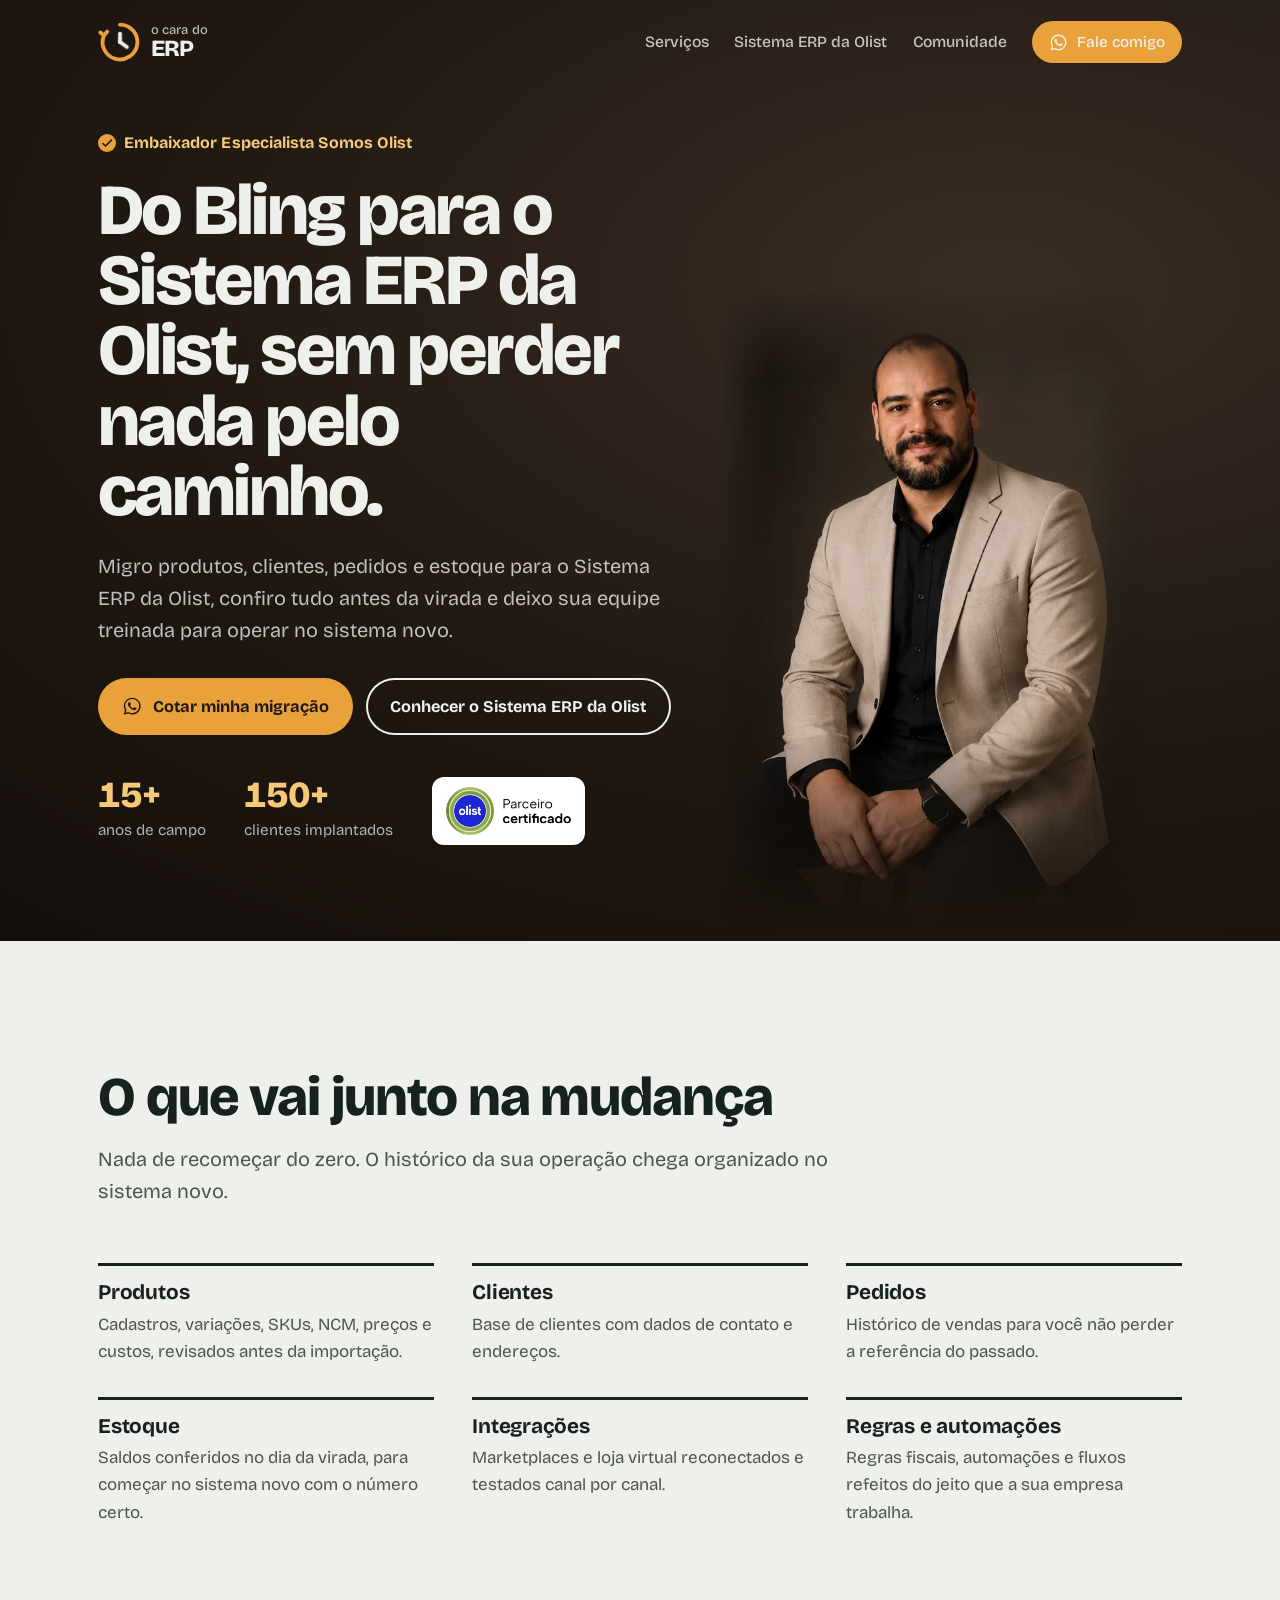
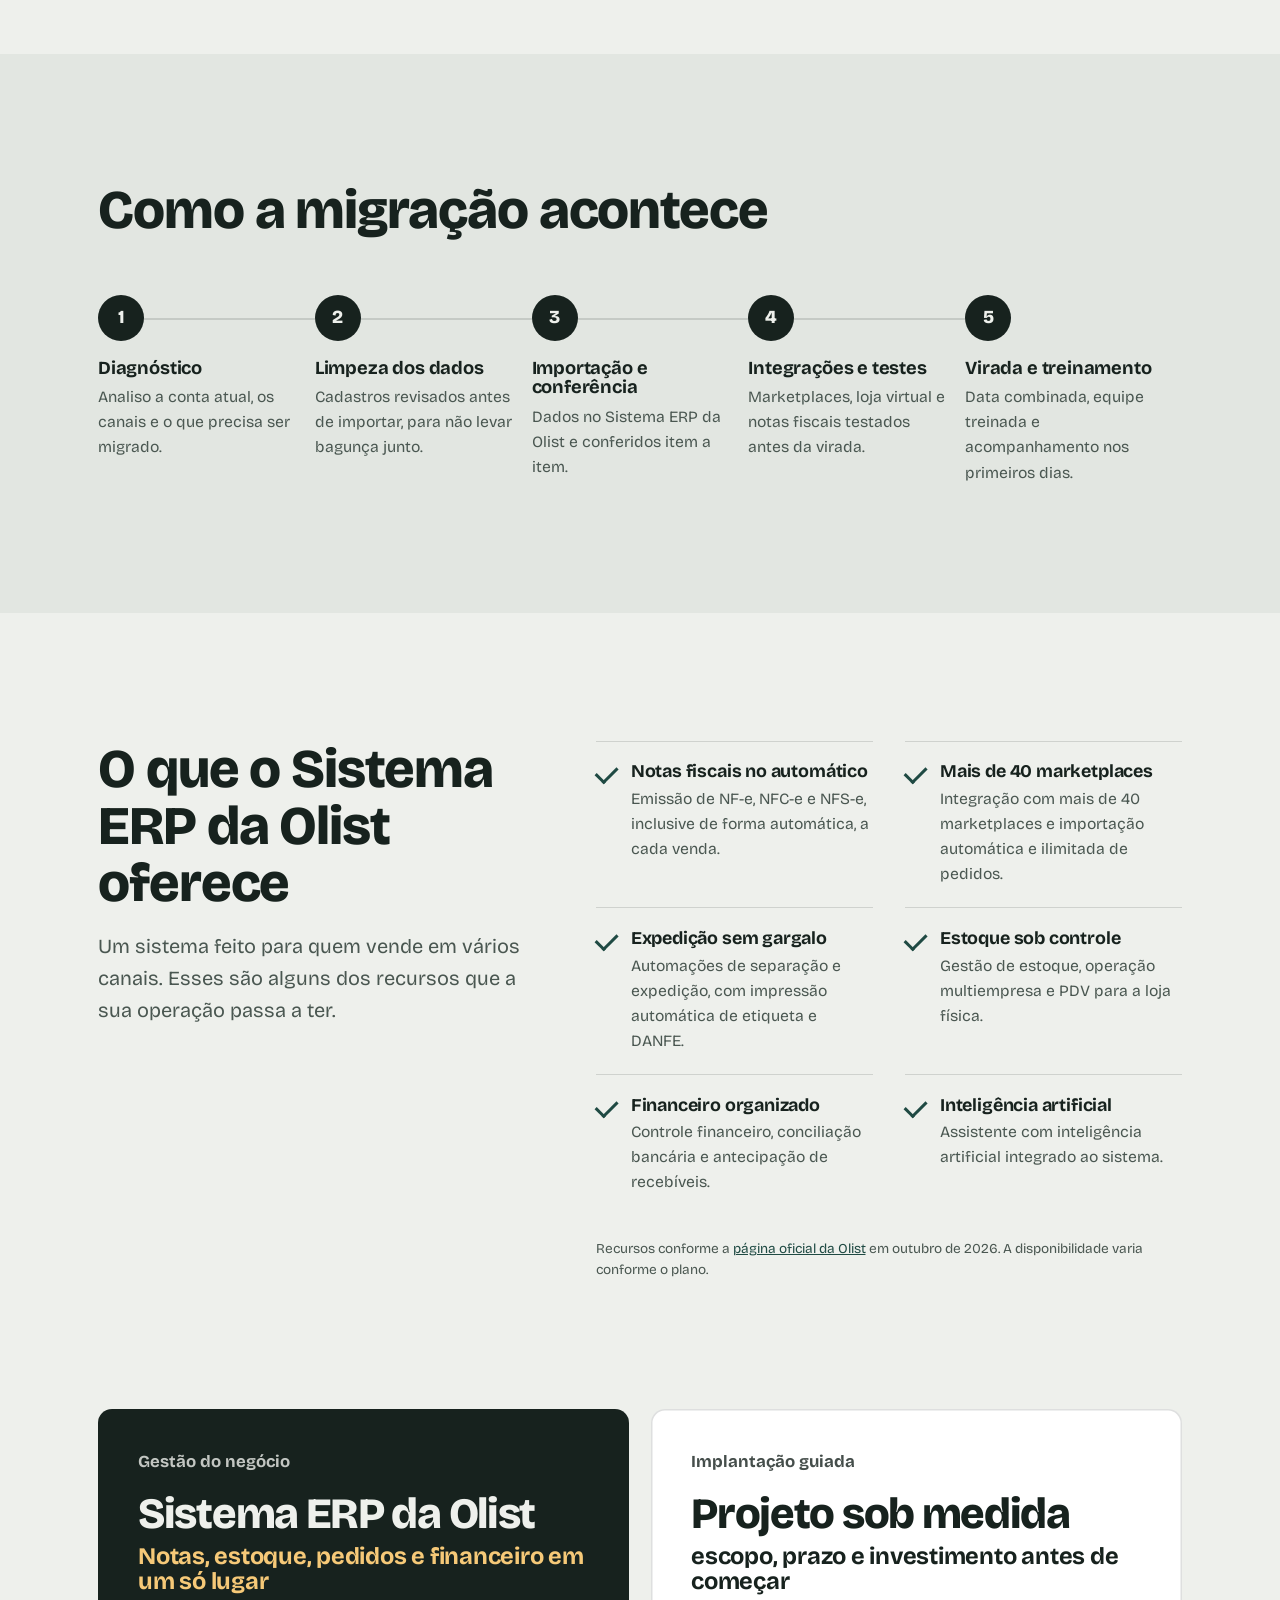
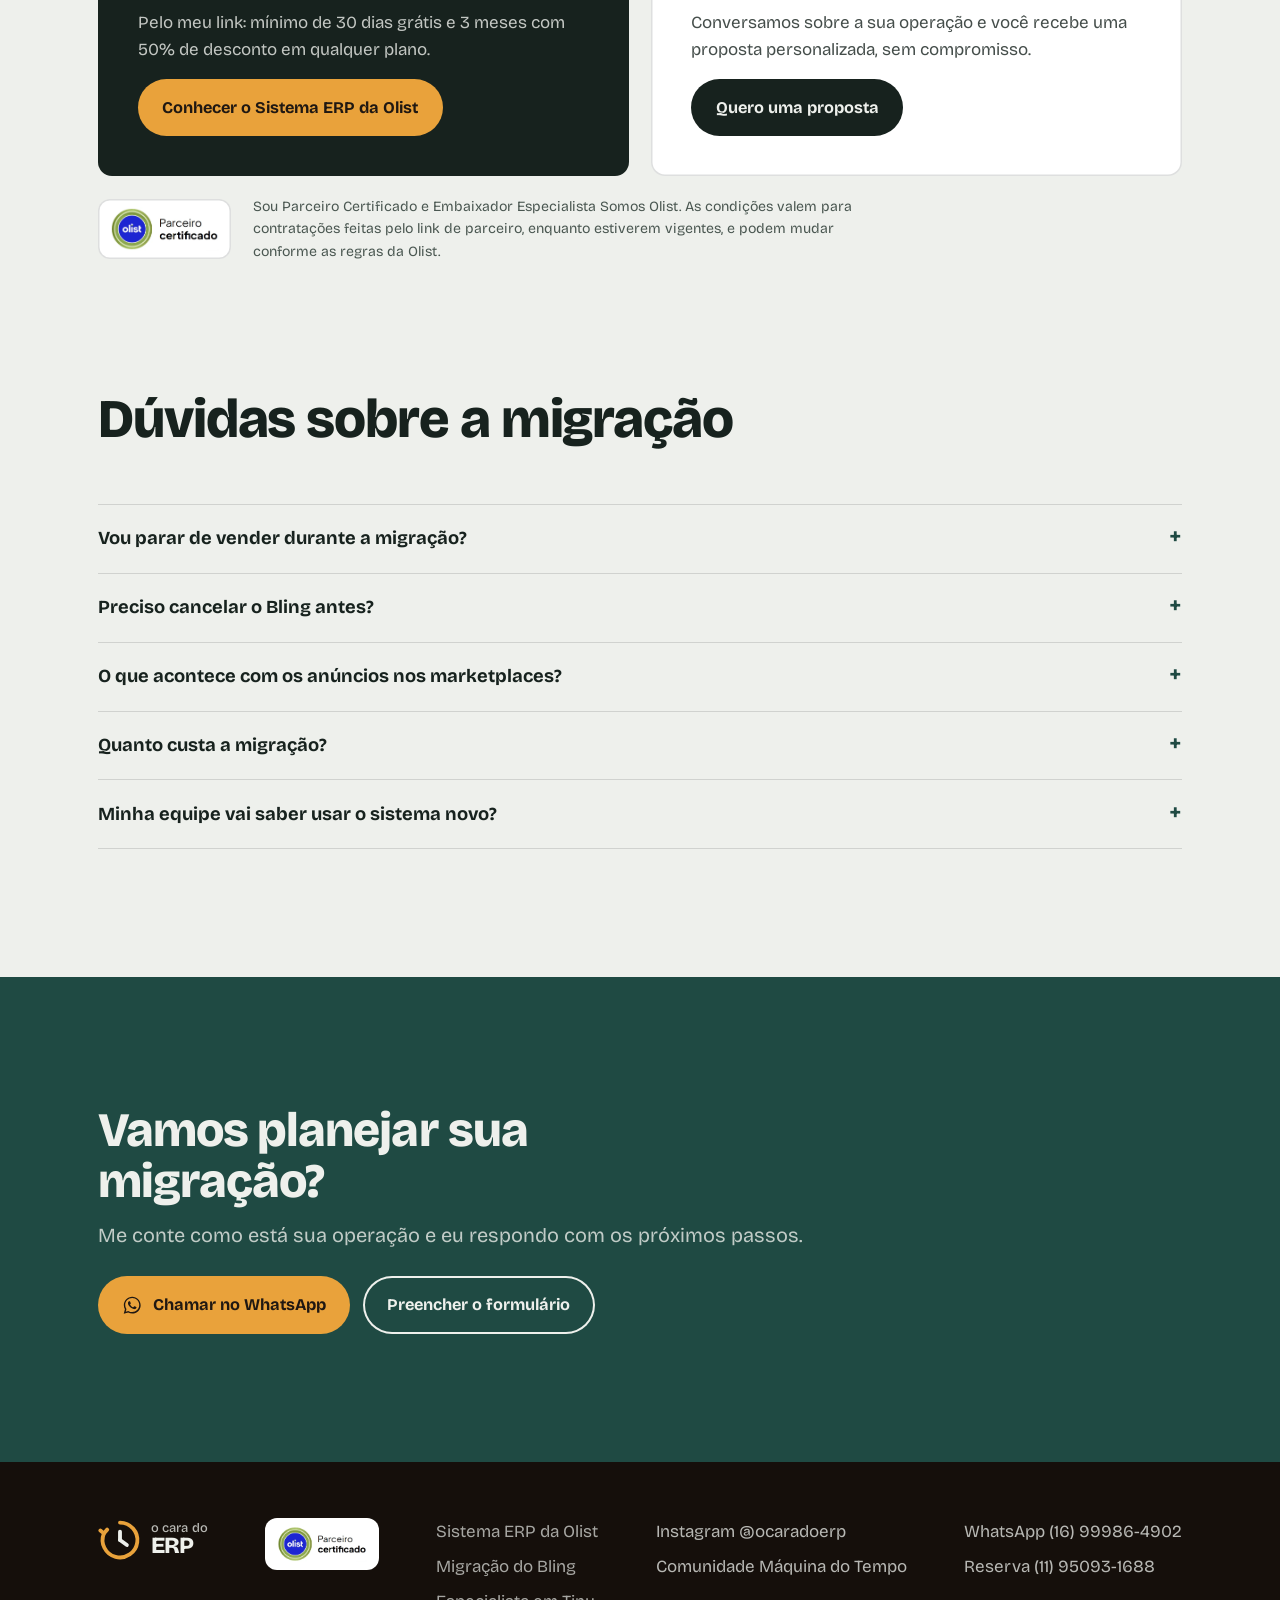
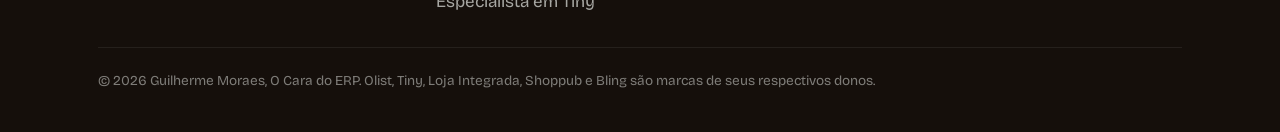
==== commit 1b1f010c: "Add files via upload" ====
--- a/migracao-bling/index.html
+++ b/migracao-bling/index.html
@@ -121,7 +121,6 @@
     <nav aria-label="Principal">
       <a href="/#servicos">Serviços</a>
       <a href="/#por-que-olist">Sistema ERP da Olist</a>
-      <a href="/#kit">Kit de teste</a>
       <a href="/#comunidade">Comunidade</a>
       <a class="btn btn-zap" href="https://wa.me/5516999864902" data-zap="topo"><svg aria-hidden="true"><use href="#i-zap"/></svg>Fale comigo</a>
     </nav>
@@ -132,6 +131,7 @@
   <section class="hero sub" style="padding:0">
     <div class="wrap">
       <div class="hero-texto">
+        <p class="titulo-parceiro"><svg aria-hidden="true" viewBox="0 0 24 24"><path d="M5 12.5l4.2 4.2L19 7" fill="none" stroke="currentColor" stroke-width="2.6" stroke-linecap="round" stroke-linejoin="round"/></svg>Embaixador Especialista Somos Olist</p>
         <h1>Do Bling para o Sistema ERP da Olist, sem perder nada pelo caminho.</h1>
         <p class="lead">Migro produtos, clientes, pedidos e estoque para o Sistema ERP da Olist, confiro tudo antes da virada e deixo sua equipe treinada para operar no sistema novo.</p>
         <div class="acoes">
@@ -219,7 +219,7 @@
           <a class="btn btn-escuro" href="#contato">Quero uma proposta</a>
         </article>
       </div>
-      <div class="aviso-selo"><span class="selo"><picture><source type="image/webp" srcset="/assets/img/selo-parceiro-certificado-olist.webp"><img src="/assets/img/selo-parceiro-certificado-olist.png" width="486" height="196" alt="Selo Olist Parceiro Certificado" loading="lazy"></picture></span><p class="aviso">Sou Parceiro Certificado e Embaixador Somos Olist. As condições valem para contratações feitas pelo link de parceiro, enquanto estiverem vigentes, e podem mudar conforme as regras da Olist.</p></div>
+      <div class="aviso-selo"><span class="selo"><picture><source type="image/webp" srcset="/assets/img/selo-parceiro-certificado-olist.webp"><img src="/assets/img/selo-parceiro-certificado-olist.png" width="486" height="196" alt="Selo Olist Parceiro Certificado" loading="lazy"></picture></span><p class="aviso">Sou Parceiro Certificado e Embaixador Especialista Somos Olist. As condições valem para contratações feitas pelo link de parceiro, enquanto estiverem vigentes, e podem mudar conforme as regras da Olist.</p></div>
     </div>
   </section>
 
--- a/assets/css/site.css
+++ b/assets/css/site.css
@@ -161,7 +161,7 @@
 .kit .grade{display:grid;grid-template-columns:1fr 1.2fr;gap:clamp(24px,5vw,72px);align-items:start}
 .arquivos{display:grid;gap:.8rem}
 .arquivo{display:grid;grid-template-columns:56px 1fr auto;align-items:center;gap:1rem;background:#fff;border-radius:var(--raio-m);padding:1rem 1.2rem;text-decoration:none;box-shadow:inset 0 0 0 1.5px var(--linha);transition:box-shadow .15s}
-.arquivo:hover{box-shadow:inset 0 0 0 2px var(--petroleo)}
+a.arquivo:hover{box-shadow:inset 0 0 0 2px var(--petroleo)}
 .arquivo .ico{width:56px;height:56px;border-radius:10px;background:var(--petroleo);color:var(--papel);display:grid;place-items:center;font-weight:800;font-size:1.25rem;font-variant-numeric:tabular-nums;line-height:1}
 .arquivo b{display:block;font-size:1.1rem}
 .arquivo small{color:var(--tinta-2);font-size:.92rem}
@@ -294,3 +294,24 @@
 .aviso-selo .selo{box-shadow:inset 0 0 0 1.5px var(--linha)}
 .selo-rodape img{height:36px}
 .provas .selo img{height:52px}
+div.arquivo{grid-template-columns:56px 1fr}
+.kit .cab .btn{justify-self:start;margin-top:.4rem}
+
+/* título de parceiro no topo */
+.titulo-parceiro{display:inline-flex;align-items:center;gap:.45rem;font-weight:700;font-size:1rem;color:var(--ambar-claro);margin-bottom:1.2rem;letter-spacing:.005em}
+.titulo-parceiro svg{width:1.15em;height:1.15em;flex:none;background:var(--ambar);color:var(--cafe);border-radius:50%;padding:.12em}
+.hero .origem{margin:1.2rem 0 0}
+
+/* banner do topo: 3 frases + 3 fotos */
+.frases{display:grid}
+.frases>.frase{grid-area:1/1;margin:0;opacity:0;transition:opacity .9s ease;font-size:clamp(2.6rem,6.4vw,5.4rem);font-weight:800;letter-spacing:-.035em;line-height:.98;max-width:13ch}
+.frases>.frase.ativa{opacity:1}
+.pontos{display:flex;gap:.25rem;margin:1rem 0 0 -10px}
+.pontos button{background:none;border:0;padding:12px 10px;cursor:pointer}
+.pontos button::before{content:"";display:block;width:22px;height:5px;border-radius:3px;background:rgba(238,240,236,.3);transition:width .3s,background-color .3s}
+.pontos button.ativo::before{width:40px;background:var(--ambar)}
+.fotos{display:grid;align-items:end}
+.fotos>picture{grid-area:1/1;opacity:0;transition:opacity .9s ease}
+.fotos>picture.ativa{opacity:1}
+.frases>.frase{max-width:15ch;font-size:clamp(2.5rem,5.8vw,4.9rem)}
+.frases>.frase{font-size:clamp(2.4rem,5.2vw,4.4rem)}
